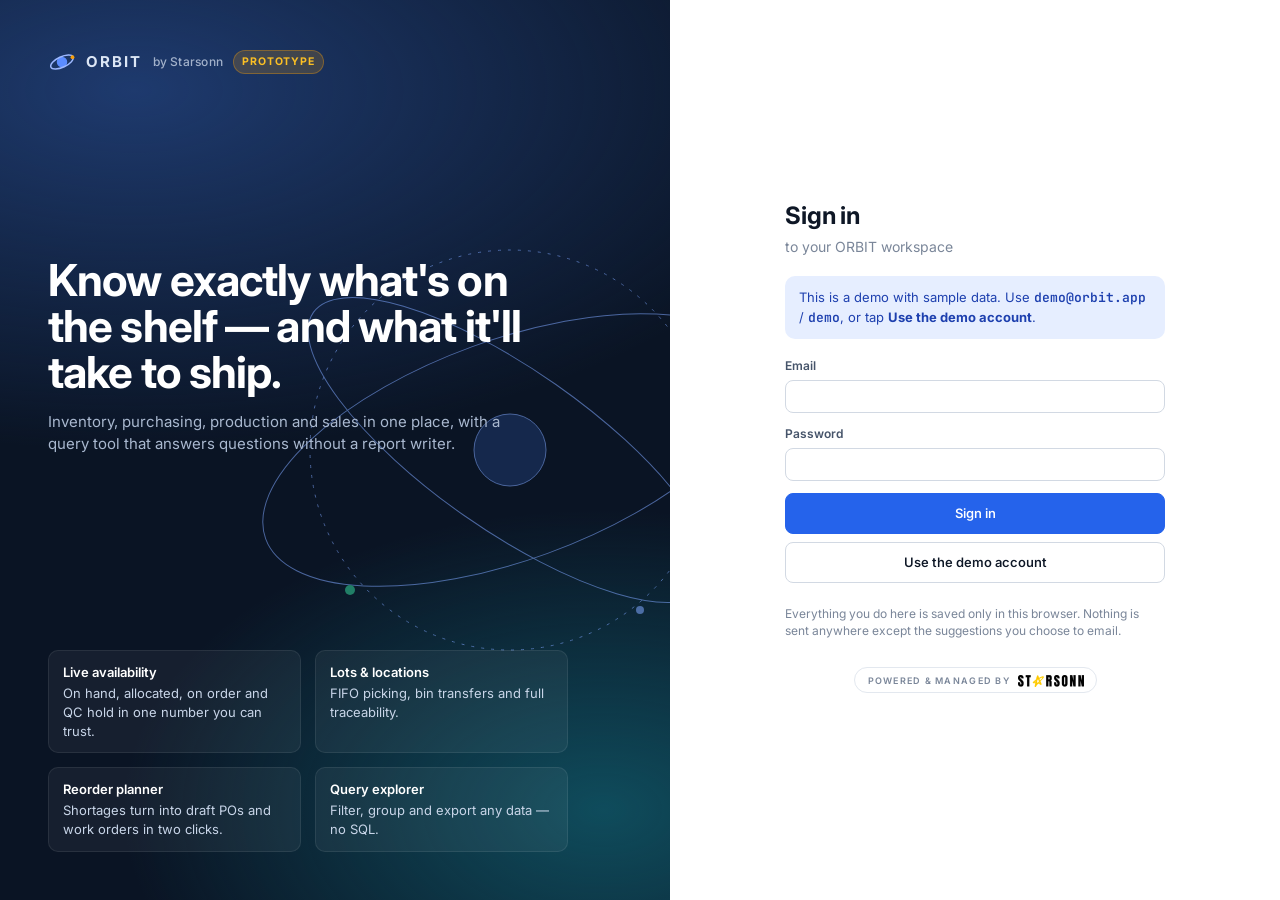
==== orbit-demo/index.html @ 274c289e "Add client setup page and load welcome screen" ====
<!doctype html>
<html lang="en">
<head>
<meta charset="utf-8">
<meta name="viewport" content="width=device-width, initial-scale=1, viewport-fit=cover">
<title>ORBIT · Inventory & operations (prototype)</title>
<meta name="description" content="ORBIT by Starsonn — an inventory control and operations prototype with a visual query explorer.">
<meta name="robots" content="noindex">
<link rel="icon" href="data:image/svg+xml,%3Csvg xmlns='http://www.w3.org/2000/svg' viewBox='0 0 32 32'%3E%3Crect width='32' height='32' rx='8' fill='%230D1B2E'/%3E%3Ccircle cx='16' cy='16' r='6' fill='%235B8CFF'/%3E%3Cellipse cx='16' cy='16' rx='13' ry='5.5' fill='none' stroke='%239DB8FF' stroke-width='1.6' transform='rotate(-25 16 16)'/%3E%3Ccircle cx='27' cy='11' r='2.2' fill='%23F59E0B'/%3E%3C/svg%3E">
<link rel="preconnect" href="https://fonts.googleapis.com"><link rel="preconnect" href="https://fonts.gstatic.com" crossorigin>
<link href="https://fonts.googleapis.com/css2?family=Inter:wght@400;500;600;700&family=JetBrains+Mono:wght@400;600&display=swap" rel="stylesheet">
<link rel="stylesheet" href="css/app.css?v=7">
</head>
<body>
<noscript>ORBIT needs JavaScript turned on.</noscript>
<script src="js/clients.js?v=7"></script>
<script src="js/data.js?v=7"></script>
<script src="js/data-fallpro.js?v=7"></script>
<script src="js/core.js?v=7"></script>
<script src="js/views1.js?v=7"></script>
<script src="js/views2.js?v=7"></script>
<script src="js/query.js?v=7"></script>
<script src="js/import.js?v=7"></script>
<script src="js/welcome.js?v=7"></script>
<script src="js/brand.js?v=7"></script>
<script>boot();</script>
</body>
</html>
---- orbit-demo/css/app.css ----
:root{
  --bg:#F4F6F9; --panel:#FFFFFF; --panel2:#F8FAFC; --ink:#0E1726; --ink2:#46546A; --ink3:#7A8699; --line:#E3E8EF; --line2:#D2D9E3;
  --side:#0D1B2E; --side2:#15263D; --sideInk:#C9D4E3; --sideInk2:#7F91AA;
  --acc:#2563EB; --acc2:#1D4ED8; --accSoft:#E6EEFF; --accInk:#1E40AF;
  --ok:#0F8A5F; --okSoft:#E3F5EC; --warn:#B45309; --warnSoft:#FEF3E2; --bad:#C2352B; --badSoft:#FDECEA; --info:#6D28D9; --infoSoft:#F1EAFE;
  --sug:#F59E0B; --sugInk:#3A2500;
  --shadow:0 1px 2px rgba(14,23,38,.06),0 4px 16px rgba(14,23,38,.06); --r:10px;
  --mono:'JetBrains Mono',ui-monospace,SFMono-Regular,Menlo,monospace; --sans:'Inter',system-ui,-apple-system,Segoe UI,Roboto,sans-serif;
  color-scheme:light;
}
:root[data-theme="dark"]{
  --bg:#0B1220; --panel:#111A2B; --panel2:#0E1626; --ink:#E6ECF5; --ink2:#AAB6C8; --ink3:#7C8AA0; --line:#1F2B40; --line2:#2A3953;
  --side:#070D18; --side2:#101B2D; --sideInk:#C9D4E3; --sideInk2:#6F809A;
  --acc:#5B8CFF; --acc2:#7AA2FF; --accSoft:#17264A; --accInk:#A9C1FF;
  --ok:#34C28D; --okSoft:#0F2E24; --warn:#F0A23B; --warnSoft:#33240C; --bad:#F2685D; --badSoft:#3A1714; --info:#A98BFA; --infoSoft:#241A40;
  --shadow:0 1px 2px rgba(0,0,0,.3),0 6px 20px rgba(0,0,0,.25); color-scheme:dark;
}
*{box-sizing:border-box}
[hidden]{display:none!important}
html,body{margin:0;height:100%}
body{background:var(--bg);color:var(--ink);font:14px/1.45 var(--sans);-webkit-font-smoothing:antialiased}
button,input,select,textarea{font:inherit;color:inherit}
a{color:var(--acc)}
.mono{font-family:var(--mono);font-size:12.5px}
.muted{color:var(--ink3)} .small{font-size:12px}
.num{text-align:right;font-variant-numeric:tabular-nums}

/* ---------- login ---------- */
.login{min-height:100%;display:grid;grid-template-columns:1.1fr 1fr}
.login-art{background:radial-gradient(1200px 600px at 20% 10%,#1E3A6E 0%,transparent 60%),radial-gradient(800px 500px at 90% 90%,#0F4C5C 0%,transparent 60%),#0A1424;color:#DCE6F5;padding:48px;display:flex;flex-direction:column;justify-content:space-between;position:relative;overflow:hidden}
.login-art h1{font-size:44px;line-height:1.05;letter-spacing:-.02em;margin:0 0 16px;color:#fff;max-width:520px}
.login-art p{color:#A9B8CF;max-width:460px;font-size:15px}
.orbits{position:absolute;right:-120px;top:50%;transform:translateY(-50%);width:560px;height:560px;opacity:.55;pointer-events:none}
.feat{display:grid;grid-template-columns:repeat(2,minmax(0,1fr));gap:14px;max-width:520px;position:relative}
.feat div{background:rgba(255,255,255,.05);border:1px solid rgba(255,255,255,.08);border-radius:10px;padding:12px 14px;font-size:13px;color:#C8D5E8}
.feat b{display:block;color:#fff;font-weight:600;margin-bottom:2px}
.login-form{display:flex;align-items:center;justify-content:center;padding:32px 16px;background:var(--panel)}
.login-card{width:100%;max-width:380px}
.login-card h2{margin:0 0 4px;font-size:24px;letter-spacing:-.01em}
.demo-hint{margin:18px 0;padding:12px 14px;border-radius:10px;background:var(--accSoft);color:var(--accInk);font-size:13px}
.demo-hint code{font-family:var(--mono);font-weight:600}
.brand{display:flex;align-items:center;gap:10px;font-weight:700;letter-spacing:.14em;font-size:15px}
.brand small{font-weight:500;letter-spacing:.02em;opacity:.7;font-size:12px}
.proto-tag{display:inline-block;font-size:10.5px;letter-spacing:.08em;text-transform:uppercase;font-weight:700;padding:3px 8px;border-radius:99px;background:rgba(245,158,11,.18);color:#FBBF24;border:1px solid rgba(245,158,11,.35)}

/* ---------- shell ---------- */
.app{display:grid;grid-template-columns:232px 1fr;min-height:100%}
.side{background:var(--side);color:var(--sideInk);display:flex;flex-direction:column;position:sticky;top:0;height:100vh;overflow:auto}
.side .brand{padding:18px 18px 14px;color:#fff}
.side nav{padding:4px 10px 12px;flex:1}
.nav-sec{font-size:10.5px;text-transform:uppercase;letter-spacing:.1em;color:var(--sideInk2);padding:14px 10px 6px;font-weight:600}
.nav a{display:flex;align-items:center;gap:10px;padding:8px 10px;border-radius:8px;color:var(--sideInk);text-decoration:none;font-size:13.5px}
.nav a:hover{background:var(--side2);color:#fff}
.nav a.on{background:#1E3A66;color:#fff}
.nav a .cnt{margin-left:auto;font-size:11px;background:rgba(255,255,255,.1);padding:1px 7px;border-radius:99px}
.nav a .cnt.bad{background:#7F1D1D;color:#FECACA}
.nav svg{width:17px;height:17px;flex:none;opacity:.9}
.side-foot{padding:12px 14px;border-top:1px solid rgba(255,255,255,.07);font-size:12px;color:var(--sideInk2)}
.side-scrim{display:none}
.main{min-width:0;display:flex;flex-direction:column}
.top{position:sticky;top:0;z-index:20;background:color-mix(in srgb,var(--bg) 88%,transparent);backdrop-filter:blur(8px);border-bottom:1px solid var(--line);display:flex;align-items:center;gap:10px;padding:10px 22px}
.search-btn{flex:1;max-width:520px;display:flex;align-items:center;gap:8px;background:var(--panel);border:1px solid var(--line2);border-radius:9px;padding:8px 12px;color:var(--ink3);cursor:pointer;text-align:left}
.search-btn kbd{margin-left:auto}
kbd{font-family:var(--mono);font-size:11px;border:1px solid var(--line2);border-bottom-width:2px;border-radius:5px;padding:0 5px;color:var(--ink3);background:var(--panel2)}
.top .sp{flex:1}
.btn-suggest{display:inline-flex;align-items:center;gap:8px;background:var(--sug);color:var(--sugInk);border:0;border-radius:9px;padding:8px 14px;font-weight:650;cursor:pointer;box-shadow:0 0 0 0 rgba(245,158,11,.55);animation:pulse 2.6s ease-out 3}
.btn-suggest:hover{filter:brightness(1.05)}
.btn-suggest svg{width:17px;height:17px}
@keyframes pulse{0%{box-shadow:0 0 0 0 rgba(245,158,11,.55)}100%{box-shadow:0 0 0 12px rgba(245,158,11,0)}}
@media (prefers-reduced-motion:reduce){.btn-suggest{animation:none}}
.avatar{width:32px;height:32px;border-radius:50%;background:var(--acc);color:#fff;display:grid;place-items:center;font-weight:650;font-size:12.5px;cursor:pointer;border:0}
.icon-btn{border:1px solid var(--line2);background:var(--panel);border-radius:8px;width:34px;height:34px;display:grid;place-items:center;cursor:pointer;color:var(--ink2)}
.icon-btn svg{width:17px;height:17px}
.menu-btn{display:none}
.content{padding:22px;max-width:1500px;width:100%}
.ph{display:flex;align-items:flex-end;gap:12px;flex-wrap:wrap;margin-bottom:18px}
.ph h1{font-size:22px;margin:0;letter-spacing:-.01em}
.ph .sub{color:var(--ink3);font-size:13px;margin-top:2px}
.ph .acts{margin-left:auto;display:flex;gap:8px;flex-wrap:wrap}
.crumb{font-size:12px;color:var(--ink3);margin-bottom:4px}
.crumb a{color:var(--ink3);text-decoration:none}.crumb a:hover{color:var(--acc)}

/* ---------- controls ---------- */
.btn{display:inline-flex;align-items:center;gap:7px;border:1px solid var(--line2);background:var(--panel);color:var(--ink);border-radius:8px;padding:7px 12px;cursor:pointer;font-weight:550;font-size:13px;white-space:nowrap;text-decoration:none}
.btn:hover{border-color:var(--ink3)}
.btn svg{width:15px;height:15px}
.btn.pri{background:var(--acc);border-color:var(--acc);color:#fff}
.btn.pri:hover{background:var(--acc2)}
.btn.ghost{border-color:transparent;background:transparent}
.btn.danger{color:var(--bad)}
.btn.sm{padding:4px 9px;font-size:12px}
.btn:disabled{opacity:.45;cursor:not-allowed}
input.in,select.in,textarea.in{background:var(--panel);border:1px solid var(--line2);border-radius:8px;padding:7px 10px;width:100%;outline:none}
input.in:focus,select.in:focus,textarea.in:focus{border-color:var(--acc);box-shadow:0 0 0 3px color-mix(in srgb,var(--acc) 20%,transparent)}
label.f{display:block;font-size:12px;font-weight:600;color:var(--ink2);margin-bottom:12px}
label.f>span{display:block;margin-bottom:5px}
.grid2{display:grid;grid-template-columns:1fr 1fr;gap:0 14px}
.grid3{display:grid;grid-template-columns:repeat(3,1fr);gap:0 14px}
.seg{display:inline-flex;border:1px solid var(--line2);border-radius:8px;overflow:hidden;background:var(--panel)}
.seg button{border:0;background:transparent;padding:6px 11px;cursor:pointer;font-size:12.5px;color:var(--ink2);font-weight:550}
.seg button+button{border-left:1px solid var(--line2)}
.seg button.on{background:var(--accSoft);color:var(--accInk)}

/* ---------- cards / kpis ---------- */
.card{background:var(--panel);border:1px solid var(--line);border-radius:var(--r);box-shadow:var(--shadow)}
.card-h{display:flex;align-items:center;gap:8px;padding:13px 16px;border-bottom:1px solid var(--line)}
.card-h h3{margin:0;font-size:14px}
.card-h .r{margin-left:auto;display:flex;gap:6px;align-items:center}
.card-b{padding:14px 16px}
.kpis{display:grid;grid-template-columns:repeat(auto-fit,minmax(170px,1fr));gap:12px;margin-bottom:16px}
.kpi{padding:14px 16px;cursor:pointer;text-decoration:none;color:inherit;display:block}
.kpi:hover{border-color:var(--line2)}
.kpi .l{font-size:12px;color:var(--ink3);font-weight:550}
.kpi .v{font-size:24px;font-weight:700;letter-spacing:-.02em;margin-top:4px;font-variant-numeric:tabular-nums}
.kpi .d{font-size:12px;margin-top:2px;color:var(--ink3)}
.kpi.bad .v{color:var(--bad)} .kpi.warn .v{color:var(--warn)}
.dash{display:grid;grid-template-columns:2fr 1fr;gap:16px}
.stack{display:flex;flex-direction:column;gap:16px}
.sug-card{background:linear-gradient(135deg,#FFF7E6,#FFEFD1);border:1px solid #F8D38A;color:#4A3000;border-radius:var(--r);padding:16px 18px;display:flex;gap:14px;align-items:center}
:root[data-theme="dark"] .sug-card{background:linear-gradient(135deg,#2B2210,#3A2A0A);border-color:#6B4E14;color:#FDE7B6}
.sug-card h3{margin:0 0 2px;font-size:15px}
.sug-card p{margin:0;font-size:13px;opacity:.85}
.sug-card .btn-suggest{margin-left:auto;animation:none}

/* ---------- tables ---------- */
.tbar{display:flex;align-items:center;gap:8px;padding:10px 12px;border-bottom:1px solid var(--line);flex-wrap:wrap}
.tbar .q{max-width:280px}
.tbar .r{margin-left:auto;display:flex;gap:6px;align-items:center}
.chips{display:flex;gap:6px;flex-wrap:wrap}
.chip{border:1px solid var(--line2);background:var(--panel);border-radius:99px;padding:4px 10px;font-size:12px;cursor:pointer;color:var(--ink2);font-weight:550}
.chip.on{background:var(--accSoft);border-color:color-mix(in srgb,var(--acc) 40%,transparent);color:var(--accInk)}
.chip .n{opacity:.7;margin-left:4px}
.twrap{overflow:auto;max-height:calc(100vh - 250px)}
.twrap.free{max-height:none}
table.t{width:100%;border-collapse:separate;border-spacing:0;font-size:13px}
table.t th{position:sticky;top:0;background:var(--panel2);text-align:left;font-weight:600;font-size:11.5px;text-transform:uppercase;letter-spacing:.04em;color:var(--ink3);padding:9px 12px;border-bottom:1px solid var(--line);white-space:nowrap;cursor:pointer;user-select:none;z-index:1}
table.t th.num{text-align:right}
table.t th .ar{opacity:.4;margin-left:3px}
table.t th.sorted{color:var(--ink)} table.t th.sorted .ar{opacity:1;color:var(--acc)}
table.t td{padding:9px 12px;border-bottom:1px solid var(--line);white-space:nowrap;vertical-align:middle}
table.t tbody tr{cursor:pointer}
table.t tbody tr:hover td{background:color-mix(in srgb,var(--acc) 5%,var(--panel))}
table.t tr.sel td{background:var(--accSoft)}
table.t td.wrap{white-space:normal;min-width:220px}
table.t tfoot td{font-weight:650;background:var(--panel2);position:sticky;bottom:0}
.t-empty{padding:40px;text-align:center;color:var(--ink3)}
.tcount{font-size:12px;color:var(--ink3);padding:8px 12px}
.pill{display:inline-flex;align-items:center;gap:5px;padding:2px 8px;border-radius:99px;font-size:11.5px;font-weight:600;white-space:nowrap}
.pill::before{content:'';width:6px;height:6px;border-radius:50%;background:currentColor}
.pill.ok{background:var(--okSoft);color:var(--ok)} .pill.warn{background:var(--warnSoft);color:var(--warn)} .pill.bad{background:var(--badSoft);color:var(--bad)} .pill.info{background:var(--infoSoft);color:var(--info)} .pill.acc{background:var(--accSoft);color:var(--accInk)} .pill.neu{background:var(--panel2);color:var(--ink3);border:1px solid var(--line)}
.bar{height:6px;border-radius:99px;background:var(--line);overflow:hidden;min-width:60px}
.bar i{display:block;height:100%;background:var(--acc);border-radius:99px}
.bar.ok i{background:var(--ok)} .bar.warn i{background:var(--warn)} .bar.bad i{background:var(--bad)}
.link{color:var(--acc);cursor:pointer;text-decoration:none;font-weight:550}
.link:hover{text-decoration:underline}
.pos{color:var(--ok)} .neg{color:var(--bad)}

/* ---------- drawer / modal ---------- */
.scrim{position:fixed;inset:0;background:rgba(8,14,26,.45);z-index:50;animation:fade .15s}
@keyframes fade{from{opacity:0}}
.drawer{position:fixed;top:0;right:0;bottom:0;width:min(760px,100%);background:var(--bg);z-index:51;display:flex;flex-direction:column;box-shadow:-10px 0 40px rgba(0,0,0,.2);animation:slide .2s ease-out}
@keyframes slide{from{transform:translateX(40px);opacity:0}}
.drawer-h{padding:16px 20px;background:var(--panel);border-bottom:1px solid var(--line);display:flex;gap:12px;align-items:flex-start}
.drawer-h h2{margin:0;font-size:18px}
.drawer-b{overflow:auto;padding:18px 20px;flex:1}
.tabs{display:flex;gap:2px;border-bottom:1px solid var(--line);margin-bottom:14px;overflow-x:auto}
.tabs button{border:0;background:none;padding:9px 12px;cursor:pointer;color:var(--ink3);font-weight:600;font-size:13px;border-bottom:2px solid transparent;margin-bottom:-1px;white-space:nowrap}
.tabs button.on{color:var(--ink);border-color:var(--acc)}
.modal-wrap{position:fixed;inset:0;z-index:60;display:grid;place-items:center;padding:16px;overflow:auto}
.modal{background:var(--panel);border-radius:14px;width:min(560px,100%);box-shadow:0 20px 60px rgba(0,0,0,.3);animation:pop .16s ease-out;max-height:calc(100vh - 32px);display:flex;flex-direction:column}
.modal.wide{width:min(860px,100%)}
@keyframes pop{from{transform:scale(.97);opacity:0}}
.modal-h{padding:16px 20px 6px;display:flex;align-items:flex-start;gap:10px}
.modal-h h2{margin:0;font-size:17px}
.modal-b{padding:10px 20px;overflow:auto}
.modal-f{padding:12px 20px 16px;display:flex;gap:8px;justify-content:flex-end;border-top:1px solid var(--line);margin-top:6px}
.x{margin-left:auto;border:0;background:none;cursor:pointer;color:var(--ink3);font-size:20px;line-height:1;padding:2px 6px;border-radius:6px}
.x:hover{background:var(--panel2)}
.stats{display:grid;grid-template-columns:repeat(auto-fit,minmax(110px,1fr));gap:10px;margin-bottom:16px}
.stat{background:var(--panel);border:1px solid var(--line);border-radius:10px;padding:10px 12px}
.stat .l{font-size:11px;color:var(--ink3);font-weight:600;text-transform:uppercase;letter-spacing:.04em}
.stat .v{font-size:18px;font-weight:700;margin-top:2px;font-variant-numeric:tabular-nums}
.kv{display:grid;grid-template-columns:140px 1fr;gap:6px 12px;font-size:13px}
.kv dt{color:var(--ink3)} .kv dd{margin:0}
.note{padding:10px 12px;border-radius:9px;font-size:13px;margin-bottom:12px}
.note.warn{background:var(--warnSoft);color:var(--warn)} .note.bad{background:var(--badSoft);color:var(--bad)} .note.ok{background:var(--okSoft);color:var(--ok)} .note.info{background:var(--accSoft);color:var(--accInk)}

/* ---------- palette ---------- */
.pal{position:fixed;inset:0;z-index:70;display:flex;justify-content:center;align-items:flex-start;padding:10vh 16px}
.pal-box{width:min(640px,100%);background:var(--panel);border-radius:14px;box-shadow:0 20px 60px rgba(0,0,0,.35);overflow:hidden;animation:pop .14s}
.pal-box input{border:0;border-bottom:1px solid var(--line);padding:16px 18px;width:100%;font-size:16px;outline:none;background:transparent}
.pal-list{max-height:52vh;overflow:auto;padding:6px}
.pal-it{display:flex;gap:10px;align-items:center;padding:9px 12px;border-radius:8px;cursor:pointer}
.pal-it.on,.pal-it:hover{background:var(--accSoft)}
.pal-it .k{font-size:11px;color:var(--ink3);margin-left:auto;text-transform:uppercase;letter-spacing:.05em}
.pal-grp{font-size:11px;color:var(--ink3);padding:8px 12px 4px;text-transform:uppercase;letter-spacing:.06em;font-weight:600}

/* ---------- query explorer ---------- */
.qx{display:grid;grid-template-columns:320px 1fr;gap:16px;align-items:start}
.qx-side .card-b{display:flex;flex-direction:column;gap:14px}
.qx h4{margin:0 0 6px;font-size:11.5px;text-transform:uppercase;letter-spacing:.06em;color:var(--ink3)}
.frow{display:grid;grid-template-columns:1fr;gap:6px;padding:10px;border:1px solid var(--line);border-radius:9px;background:var(--panel2);position:relative}
.frow .x{position:absolute;right:4px;top:4px;font-size:16px}
.frow .two{display:grid;grid-template-columns:1fr 1fr;gap:6px}
.sentence{font-size:14px;padding:12px 16px;border-bottom:1px solid var(--line);color:var(--ink2);line-height:1.7}
.sentence b{color:var(--ink);background:var(--accSoft);padding:1px 6px;border-radius:5px;font-weight:600}
.starter{display:grid;grid-template-columns:repeat(auto-fill,minmax(220px,1fr));gap:8px}
.starter button{text-align:left;border:1px solid var(--line);background:var(--panel);border-radius:9px;padding:10px 12px;cursor:pointer;font-size:13px;color:var(--ink)}
.starter button:hover{border-color:var(--acc)}
.starter button small{display:block;color:var(--ink3);font-size:11.5px;margin-top:2px}
.ask{display:flex;gap:8px;padding:12px 16px;border-bottom:1px solid var(--line);background:var(--panel2)}
.ask input{font-size:14px}

/* ---------- charts ---------- */
.chart{width:100%;display:block}
.chart text{fill:var(--ink3);font-size:11px;font-family:var(--sans)}
.chart .grid{stroke:var(--line)}
.legend{display:flex;gap:14px;font-size:12px;color:var(--ink2);flex-wrap:wrap}
.legend i{display:inline-block;width:10px;height:10px;border-radius:3px;margin-right:5px;vertical-align:-1px}
.tip{position:fixed;pointer-events:none;background:var(--ink);color:var(--panel);font-size:12px;padding:6px 9px;border-radius:7px;z-index:90;white-space:nowrap}

/* ---------- toast ---------- */
.toasts{position:fixed;bottom:18px;left:50%;transform:translateX(-50%);z-index:95;display:flex;flex-direction:column;gap:8px;align-items:center}
.toast{background:var(--ink);color:var(--panel);padding:10px 16px;border-radius:10px;font-size:13px;box-shadow:var(--shadow);animation:pop .15s}
.toast.ok{background:var(--ok);color:#fff}
.activity{list-style:none;margin:0;padding:0}
.activity li{display:flex;gap:10px;padding:9px 16px;border-bottom:1px solid var(--line);font-size:13px;align-items:center}
.activity li:last-child{border-bottom:0}
.tico{width:28px;height:28px;border-radius:8px;display:grid;place-items:center;font-size:11px;font-weight:700;flex:none}
.attn li{cursor:pointer}
.attn li:hover{background:var(--panel2)}
.empty-state{padding:30px;text-align:center;color:var(--ink3)}
.bomtree{font-size:13px}
.bomtree .row{display:grid;grid-template-columns:1fr 80px 90px 90px;gap:8px;padding:7px 10px;border-bottom:1px solid var(--line);align-items:center}
.bomtree .row.h{font-size:11px;text-transform:uppercase;letter-spacing:.05em;color:var(--ink3);font-weight:600}
.flow{display:flex;gap:6px;align-items:center;flex-wrap:wrap;margin-bottom:14px}
.flow span{padding:4px 10px;border-radius:99px;font-size:12px;border:1px solid var(--line2);color:var(--ink3)}
.flow span.done{background:var(--okSoft);color:var(--ok);border-color:transparent}
.flow span.cur{background:var(--acc);color:#fff;border-color:transparent}
.flow i{color:var(--ink3);font-style:normal}

@media (max-width:1100px){.dash{grid-template-columns:1fr}.qx{grid-template-columns:1fr}}
@media (max-width:860px){
  .login{grid-template-columns:1fr}.login-art{padding:28px 20px;min-height:auto}.login-art h1{font-size:30px}.orbits{display:none}.feat{grid-template-columns:1fr 1fr}
  .app{grid-template-columns:1fr}
  .side{position:fixed;left:0;top:0;bottom:0;width:260px;z-index:55;transform:translateX(-100%);transition:transform .2s}
  .app.nav-open .side{transform:none}
  .app.nav-open .side-scrim{display:block}
  .side-scrim{display:none;position:fixed;inset:0;z-index:54;background:rgba(0,0,0,.4)}
  .menu-btn{display:grid}
  .top{padding:10px 16px}
  .search-btn span.lbl{display:none}.search-btn kbd{display:none}
  .btn-suggest .lbl-long{display:none}
  .content{padding:16px}
  .grid2,.grid3{grid-template-columns:1fr}
  .twrap{max-height:none}
  .kv{grid-template-columns:110px 1fr}
}
@media (min-width:861px){.btn-suggest .lbl-short{display:none}}
.search-btn svg{width:16px;height:16px;flex:none}
.qx>*,.dash>*,.stack>*{min-width:0}
.sug-card>svg{flex:none}
@media (max-width:860px){.sug-card{flex-wrap:wrap}.sug-card .btn-suggest{margin-left:0;width:100%;justify-content:center}.sug-card .btn-suggest .lbl-short{display:none}}
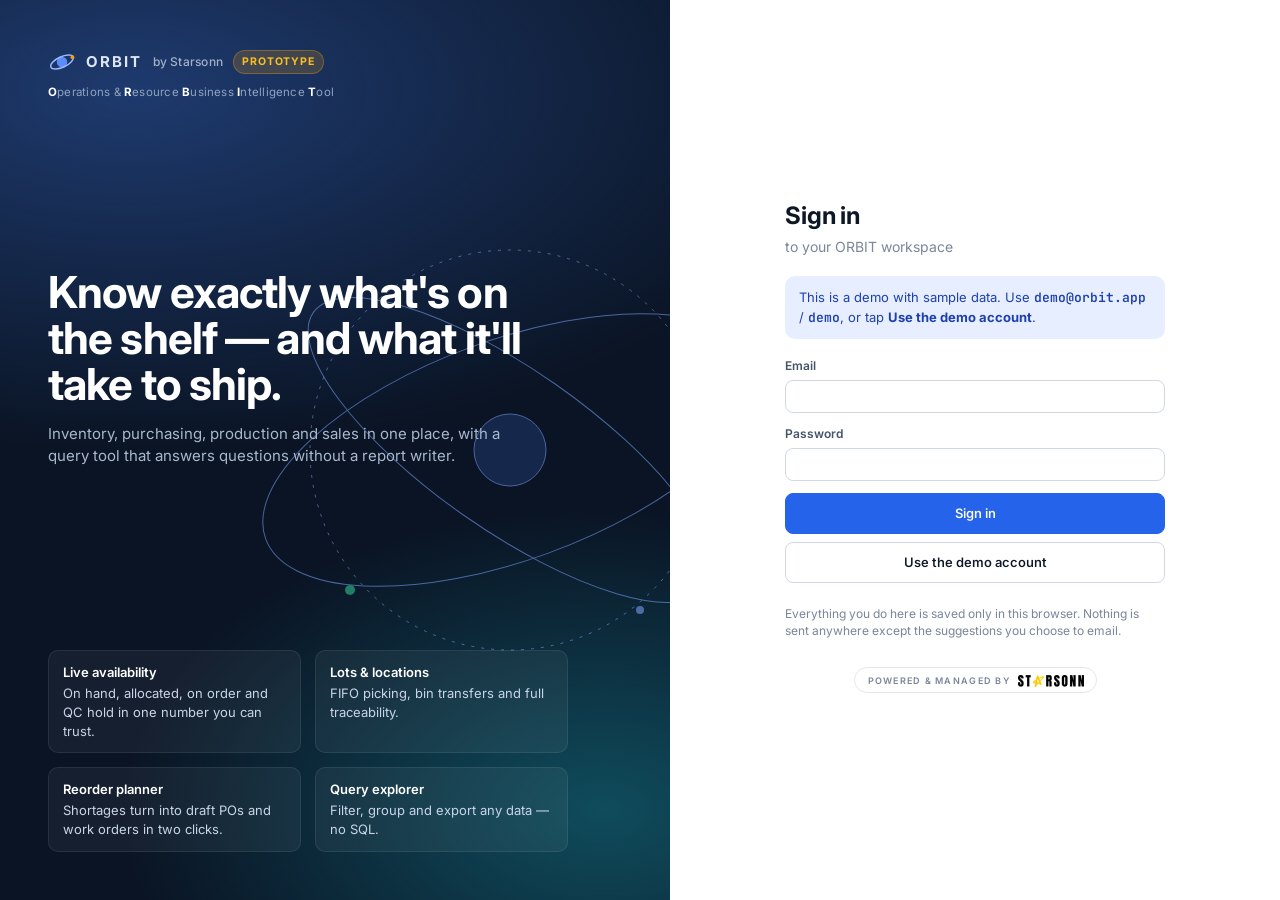
==== commit e36adc6d: "Bump asset version to v10" ====
--- a/orbit-demo/index.html
+++ b/orbit-demo/index.html
@@ -9,20 +9,20 @@
 <link rel="icon" href="data:image/svg+xml,%3Csvg xmlns='http://www.w3.org/2000/svg' viewBox='0 0 32 32'%3E%3Crect width='32' height='32' rx='8' fill='%230D1B2E'/%3E%3Ccircle cx='16' cy='16' r='6' fill='%235B8CFF'/%3E%3Cellipse cx='16' cy='16' rx='13' ry='5.5' fill='none' stroke='%239DB8FF' stroke-width='1.6' transform='rotate(-25 16 16)'/%3E%3Ccircle cx='27' cy='11' r='2.2' fill='%23F59E0B'/%3E%3C/svg%3E">
 <link rel="preconnect" href="https://fonts.googleapis.com"><link rel="preconnect" href="https://fonts.gstatic.com" crossorigin>
 <link href="https://fonts.googleapis.com/css2?family=Inter:wght@400;500;600;700&family=JetBrains+Mono:wght@400;600&display=swap" rel="stylesheet">
-<link rel="stylesheet" href="css/app.css?v=7">
+<link rel="stylesheet" href="css/app.css?v=10">
 </head>
 <body>
 <noscript>ORBIT needs JavaScript turned on.</noscript>
-<script src="js/clients.js?v=7"></script>
-<script src="js/data.js?v=7"></script>
-<script src="js/data-fallpro.js?v=7"></script>
-<script src="js/core.js?v=7"></script>
-<script src="js/views1.js?v=7"></script>
-<script src="js/views2.js?v=7"></script>
-<script src="js/query.js?v=7"></script>
-<script src="js/import.js?v=7"></script>
-<script src="js/welcome.js?v=7"></script>
-<script src="js/brand.js?v=7"></script>
+<script src="js/clients.js?v=10"></script>
+<script src="js/data.js?v=10"></script>
+<script src="js/data-fallpro.js?v=10"></script>
+<script src="js/core.js?v=10"></script>
+<script src="js/views1.js?v=10"></script>
+<script src="js/views2.js?v=10"></script>
+<script src="js/query.js?v=10"></script>
+<script src="js/import.js?v=10"></script>
+<script src="js/welcome.js?v=10"></script>
+<script src="js/brand.js?v=10"></script>
 <script>boot();</script>
 </body>
 </html>
--- a/orbit-demo/css/app.css
+++ b/orbit-demo/css/app.css
@@ -57,6 +57,10 @@
 .nav svg{width:17px;height:17px;flex:none;opacity:.9}
 .side-foot{padding:12px 14px;border-top:1px solid rgba(255,255,255,.07);font-size:12px;color:var(--sideInk2)}
 .side-scrim{display:none}
+.orbit-full{font-size:11.5px;letter-spacing:.02em;color:#8FA3C0;margin-top:8px}
+.orbit-full b{color:#fff;font-weight:700}
+.side .orbit-full{padding:0 18px 12px;margin-top:-8px;font-size:10.5px;line-height:1.4}
+.side .orbit-full b{color:#9DB8FF}
 .main{min-width:0;display:flex;flex-direction:column}
 .top{position:sticky;top:0;z-index:20;background:color-mix(in srgb,var(--bg) 88%,transparent);backdrop-filter:blur(8px);border-bottom:1px solid var(--line);display:flex;align-items:center;gap:10px;padding:10px 22px}
 .search-btn{flex:1;max-width:520px;display:flex;align-items:center;gap:8px;background:var(--panel);border:1px solid var(--line2);border-radius:9px;padding:8px 12px;color:var(--ink3);cursor:pointer;text-align:left}
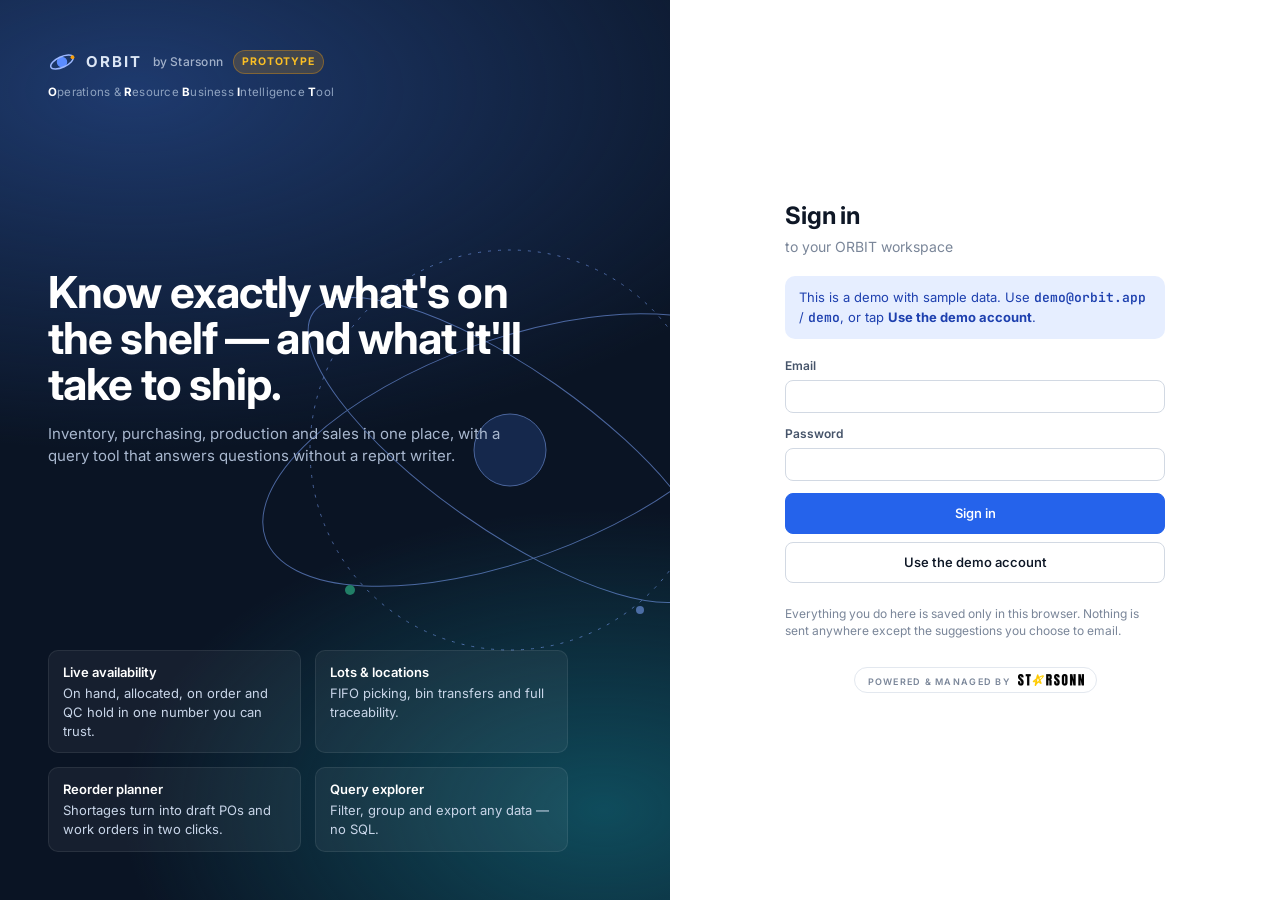
==== commit ca642116: "Bump asset version to v11" ====
--- a/orbit-demo/index.html
+++ b/orbit-demo/index.html
@@ -9,20 +9,20 @@
 <link rel="icon" href="data:image/svg+xml,%3Csvg xmlns='http://www.w3.org/2000/svg' viewBox='0 0 32 32'%3E%3Crect width='32' height='32' rx='8' fill='%230D1B2E'/%3E%3Ccircle cx='16' cy='16' r='6' fill='%235B8CFF'/%3E%3Cellipse cx='16' cy='16' rx='13' ry='5.5' fill='none' stroke='%239DB8FF' stroke-width='1.6' transform='rotate(-25 16 16)'/%3E%3Ccircle cx='27' cy='11' r='2.2' fill='%23F59E0B'/%3E%3C/svg%3E">
 <link rel="preconnect" href="https://fonts.googleapis.com"><link rel="preconnect" href="https://fonts.gstatic.com" crossorigin>
 <link href="https://fonts.googleapis.com/css2?family=Inter:wght@400;500;600;700&family=JetBrains+Mono:wght@400;600&display=swap" rel="stylesheet">
-<link rel="stylesheet" href="css/app.css?v=10">
+<link rel="stylesheet" href="css/app.css?v=11">
 </head>
 <body>
 <noscript>ORBIT needs JavaScript turned on.</noscript>
-<script src="js/clients.js?v=10"></script>
-<script src="js/data.js?v=10"></script>
-<script src="js/data-fallpro.js?v=10"></script>
-<script src="js/core.js?v=10"></script>
-<script src="js/views1.js?v=10"></script>
-<script src="js/views2.js?v=10"></script>
-<script src="js/query.js?v=10"></script>
-<script src="js/import.js?v=10"></script>
-<script src="js/welcome.js?v=10"></script>
-<script src="js/brand.js?v=10"></script>
+<script src="js/clients.js?v=11"></script>
+<script src="js/data.js?v=11"></script>
+<script src="js/data-fallpro.js?v=11"></script>
+<script src="js/core.js?v=11"></script>
+<script src="js/views1.js?v=11"></script>
+<script src="js/views2.js?v=11"></script>
+<script src="js/query.js?v=11"></script>
+<script src="js/import.js?v=11"></script>
+<script src="js/welcome.js?v=11"></script>
+<script src="js/brand.js?v=11"></script>
 <script>boot();</script>
 </body>
 </html>
